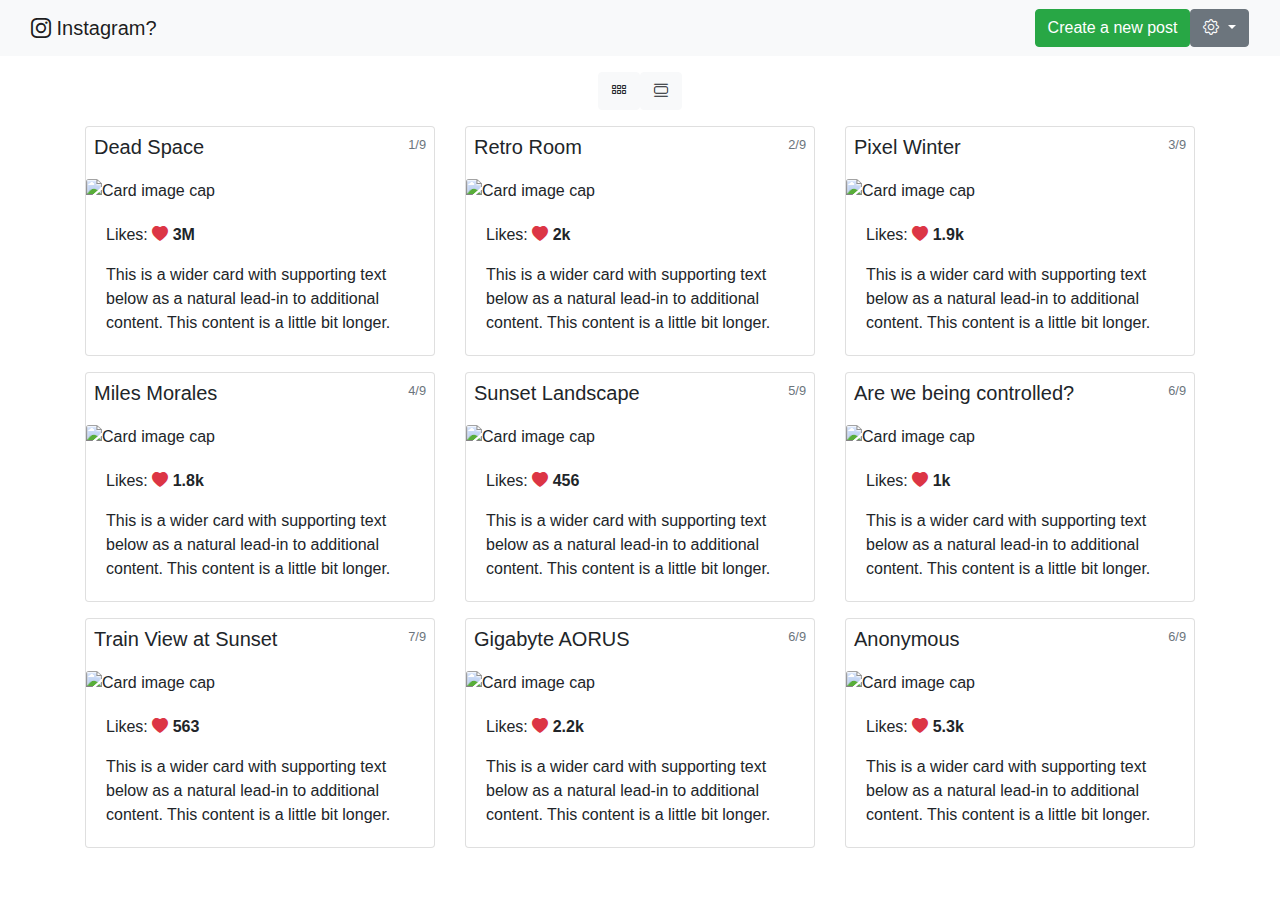
==== index.html @ 143d888a "First commit" ====
<!doctype html>
<html lang="en">

<head>
    <meta charset="utf-8">
    <meta name="viewport" content="width=device-width, initial-scale=1">
    <title>Instagram?</title>
    <link rel="stylesheet" href="style.css">
    <link href="https://cdn.jsdelivr.net/npm/bootstrap@5.3.2/dist/css/bootstrap.min.css" rel="stylesheet"
        integrity="sha384-T3c6CoIi6uLrA9TneNEoa7RxnatzjcDSCmG1MXxSR1GAsXEV/Dwwykc2MPK8M2HN" crossorigin="anonymous">
    <link rel="stylesheet" href="styles.css">
    <link rel="stylesheet" href="https://cdn.jsdelivr.net/npm/bootstrap-icons@1.11.3/font/bootstrap-icons.min.css">
    <link rel="stylesheet"
        href="https://cdnjs.cloudflare.com/ajax/libs/twitter-bootstrap/4.0.0-beta.2/css/bootstrap.css">
    <script src="index.js"></script>
    <script src="https://cdnjs.cloudflare.com/ajax/libs/jquery/3.3.1/jquery.js"></script>
    <script src="https://cdnjs.cloudflare.com/ajax/libs/twitter-bootstrap/4.0.0-beta/js/bootstrap.min.js"></script>
    <script src="https://cdnjs.cloudflare.com/ajax/libs/popper.js/1.12.9/umd/popper.min.js"></script>
</head>

<body>
    <!------------------ Navigation Bar header ----------------------->
    <nav class="navbar navbar-light bg-light">
        <div class="container-fluid">
            <a class="navbar-brand" href="#">
                <i class="bi bi-instagram"></i>
                Instagram?
            </a>
            <div class="d-flex gap-1">
                <button type="button" class="btn btn-success" data-bs-toggle="modal" data-bs-target="#exampleModal"
                    data-bs-whatever="@fat">Create a new post</button>
                <div class="btn-group">
                    <button type="button" class="btn btn-secondary dropdown-toggle" data-bs-toggle="dropdown"
                        data-bs-display="static" aria-expanded="false">
                        <i class="bi bi-gear"></i>
                    </button>
                    <ul class="dropdown-menu dropdown-menu-end dropdown-menu-lg-start">
                        <li><a class="dropdown-item" href="#">Profile</a></li>
                        <li><a class="dropdown-item" href="#">Accesibility</a></li>
                        <li><a class="dropdown-item" href="#">Privacy and Data</a></li>
                        <li>
                            <hr class="dropdown-divider">
                        </li>
                        <li><a class="dropdown-item text-danger" href="#">Logout</a></li>
                    </ul>
                </div>
            </div>
    </nav>
    <!------------------ The Modal ----------------------->
    <div class="modal fade" id="exampleModal" tabindex="-1" aria-labelledby="exampleModalLabel" aria-hidden="true">
        <div class="modal-dialog">
            <div class="modal-content">
                <div class="modal-header">
                    <h1 class="modal-title fs-5" id="exampleModalLabel">Create a new post</h1>
                    <button type="button" class="btn-close" data-bs-dismiss="modal" aria-label="Close"></button>
                </div>
                <div class="modal-body">
                    <form>
                        <div class="mb-3">
                            <label for="recipient-name" class="col-form-label"><strong>Caption:</strong></label>
                            <textarea class="form-control" id="message-text"></textarea>
                        </div>
                        <div class="mb-3">
                            <button type="button" class="btn btn-light"><i class="bi bi-camera-fill"></i></button>
                            <button type="button" class="btn btn-light"><i class="bi bi-geo-alt-fill"></i></button>
                        </div>
                    </form>
                </div>
                <div class="modal-footer">
                    <button type="button" class="btn btn-secondary" data-bs-dismiss="modal">Close</button>
                    <button type="button" class="btn btn-success">Publish</button>
                </div>
            </div>
        </div>
    </div>
    <!------------------ List/view Navbar ----------------------->
    <div class="container mb-3 mt-3 d-flex justify-content-center gap-1">
        <button class="btn btn-light btn-grid"><i class="bi bi-grid-3x2-gap"></i></button>
        <button class="btn btn-light btn-list"><i class="bi bi-view-list"></i></button>
    </div>
    <!------------------ item1 ----------------------->
    <div class="container grid-container">
        <div class="row">
            <div class="col-12 col-md-6 col-lg-4">
                <div class="card">
                    <div class="hat d-flex">
                        <h5 class="card-title p-2 w-100">Dead Space</h5>
                        <small class="text-muted p-2 flex-shrink-1">1/9</small>
                    </div>
                    <img class="card-img-top"
                        src="https://images.wallpapersden.com/image/wxl-astronaut-odyssey-hd-space-opera_92044.jpg"
                        alt="Card image cap">
                    <div class="card-body">
                        <div class="col-xs-12">
                            <p>Likes: <i class="bi bi-heart-fill text-danger"></i> <strong>3M</strong></p>
                        </div>
                        <p class="card-text">This is a wider card with supporting text below as a natural lead-in to
                            additional content. This content is a little bit longer.</p>
                    </div>
                </div>
            </div>
            <!------------------ item2 ----------------------->
            <div class="col-12 col-md-6 col-lg-4">
                <div class="card">
                    <div class="hat d-flex">
                        <h5 class="card-title p-2 w-100">Retro Room</h5>
                        <small class="text-muted p-2 flex-shrink-1">2/9</small>
                    </div>
                    <img class="card-img-top"
                        src="https://images.wallpapersden.com/image/wxl-retro-tv-house-hd-mysterious-room_92143.jpg"
                        alt="Card image cap">
                    <div class="card-body">
                        <div class="col-xs-12">
                            <p>Likes: <i class="bi bi-heart-fill text-danger"></i> <strong>2k</strong></p>
                        </div>
                        <p class="card-text">This is a wider card with supporting text below as a natural lead-in to
                            additional content. This content is a little bit longer.</p>
                    </div>
                </div>
            </div>
            <!------------------ item3 ----------------------->
            <div class="col-12 col-md-6 col-lg-4">
                <div class="card">
                    <div class="hat d-flex">
                        <h5 class="card-title p-2 w-100">Pixel Winter</h5>
                        <small class="text-muted p-2 flex-shrink-1">3/9</small>
                    </div>
                    <img class="card-img-top"
                        src="https://images.wallpapersden.com/image/wxl-winter-landscape-road-hd-pixel-art_92229.jpg"
                        alt="Card image cap">
                    <div class="card-body">
                        <div class="col-xs-12">
                            <p>Likes: <i class="bi bi-heart-fill text-danger"></i> <strong>1.9k</strong></p>
                        </div>
                        <p class="card-text">This is a wider card with supporting text below as a natural lead-in to
                            additional content. This content is a little bit longer.</p>
                    </div>
                </div>
            </div>
            <!------------------ item4 ----------------------->
            <div class="col-12 col-md-6 col-lg-4">
                <div class="card">
                    <div class="hat d-flex">
                        <h5 class="card-title p-2 w-100">Miles Morales</h5>
                        <small class="text-muted p-2 flex-shrink-1">4/9</small>
                    </div>
                    <img class="card-img-top"
                        src="https://images.wallpapersden.com/image/wxl-miles-morales-digital-hd-spider-man-art-2024_92288.jpg"
                        alt="Card image cap">
                    <div class="card-body">
                        <div class="col-xs-12">
                            <p>Likes: <i class="bi bi-heart-fill text-danger"></i> <strong>1.8k</strong></p>
                        </div>
                        <p class="card-text">This is a wider card with supporting text below as a natural lead-in to
                            additional content. This content is a little bit longer.</p>
                    </div>
                </div>
            </div>
            <!------------------ item5 ----------------------->
            <div class="col-12 col-md-6 col-lg-4">
                <div class="card">
                    <div class="hat d-flex">
                        <h5 class="card-title p-2 w-100">Sunset Landscape</h5>
                        <small class="text-muted p-2 flex-shrink-1">5/9</small>
                    </div>
                    <img class="card-img-top"
                        src="https://images.wallpapersden.com/image/wxl-climbing-mountain-alone-4k-adventure_92369.jpg"
                        alt="Card image cap">
                    <div class="card-body">
                        <div class="col-xs-12">
                            <p>Likes: <i class="bi bi-heart-fill text-danger"></i> <strong>456</strong></p>
                        </div>
                        <p class="card-text">This is a wider card with supporting text below as a natural lead-in to
                            additional content. This content is a little bit longer.</p>
                    </div>
                </div>
            </div>
            <!------------------ item6 ----------------------->
            <div class="col-12 col-md-6 col-lg-4">
                <div class="card">
                    <div class="hat d-flex">
                        <h5 class="card-title p-2 w-100">Are we being controlled?</h5>
                        <small class="text-muted p-2 flex-shrink-1">6/9</small>
                    </div>
                    <img class="card-img-top"
                        src="https://images.wallpapersden.com/image/wxl-neon-vibrant-times-square-new-york_92378.jpg"
                        alt="Card image cap">
                    <div class="card-body">
                        <div class="col-xs-12">
                            <p>Likes: <i class="bi bi-heart-fill text-danger"></i> <strong>1k</strong></p>
                        </div>
                        <p class="card-text">This is a wider card with supporting text below as a natural lead-in to
                            additional content. This content is a little bit longer.</p>
                    </div>
                </div>
            </div>
            <!------------------ item7 ----------------------->
            <div class="col-12 col-md-6 col-lg-4">
                <div class="card">
                    <div class="hat d-flex">
                        <h5 class="card-title p-2 w-100">Train View at Sunset</h5>
                        <small class="text-muted p-2 flex-shrink-1">7/9</small>
                    </div>
                    <img class="card-img-top"
                        src="https://images.wallpapersden.com/image/wxl-hd-train-view-at-sunset_91384.jpg"
                        alt="Card image cap">
                    <div class="card-body">
                        <div class="col-xs-12">
                            <p>Likes: <i class="bi bi-heart-fill text-danger"></i> <strong>563</strong></p>
                        </div>
                        <p class="card-text">This is a wider card with supporting text below as a natural lead-in to
                            additional content. This content is a little bit longer.</p>
                    </div>
                </div>
            </div>
            <!------------------ item8 ----------------------->
            <div class="col-12 col-md-6 col-lg-4">
                <div class="card">
                    <div class="hat d-flex">
                        <h5 class="card-title p-2 w-100">Gigabyte AORUS</h5>
                        <small class="text-muted p-2 flex-shrink-1">6/9</small>
                    </div>
                    <img class="card-img-top"
                        src="https://images.wallpapersden.com/image/wxl-gigabyte-aorus_91263.jpg"
                        alt="Card image cap">
                    <div class="card-body">
                        <div class="col-xs-12">
                            <p>Likes: <i class="bi bi-heart-fill text-danger"></i> <strong>2.2k</strong></p>
                        </div>
                        <p class="card-text">This is a wider card with supporting text below as a natural lead-in to
                            additional content. This content is a little bit longer.</p>
                    </div>
                </div>
            </div>
            <!------------------ item9 ----------------------->
            <div class="col-12 col-md-6 col-lg-4">
                <div class="card">
                    <div class="hat d-flex">
                        <h5 class="card-title p-2 w-100">Anonymous</h5>
                        <small class="text-muted p-2 flex-shrink-1">6/9</small>
                    </div>
                    <img class="card-img-top"
                        src="https://images.wallpapersden.com/image/wxl-anonymous-4k-rain-design_89062.jpg"
                        alt="Card image cap">
                    <div class="card-body">
                        <div class="col-xs-12">
                            <p>Likes: <i class="bi bi-heart-fill text-danger"></i> <strong>5.3k</strong></p>
                        </div>
                        <p class="card-text">This is a wider card with supporting text below as a natural lead-in to
                            additional content. This content is a little bit longer.</p>
                    </div>
                </div>
            </div>
        </div>

    </div>

    <script src="https://cdn.jsdelivr.net/npm/bootstrap@5.3.2/dist/js/bootstrap.bundle.min.js"
        integrity="sha384-C6RzsynM9kWDrMNeT87bh95OGNyZPhcTNXj1NW7RuBCsyN/o0jlpcV8Qyq46cDfL"
        crossorigin="anonymous"></script>
    <script src="main.js"></script>
    <script src="index.js"></script>

</body>

</html>
---- styles.css ----
.card {
    margin-bottom: 1rem;
 }

 .card-title{
    padding-left: 1rem;
    padding-top: 1rem;
 }
 
 .list-view {
   .row {
     > [class*='col-'] {
       max-width: 100%;
       flex: 0 0 100%;
       margin: auto;
     }
   }
   .card {
      flex-direction: column;
      width: 31rem;
      margin: auto;
      margin-bottom: 1rem;

     flex-direction: column;
     > .card-img-top {
      width: 495px;
      margin: auto;
     }
     
     .card-body {
       display: inline-block;
       margin: auto;
     }
   }
 }
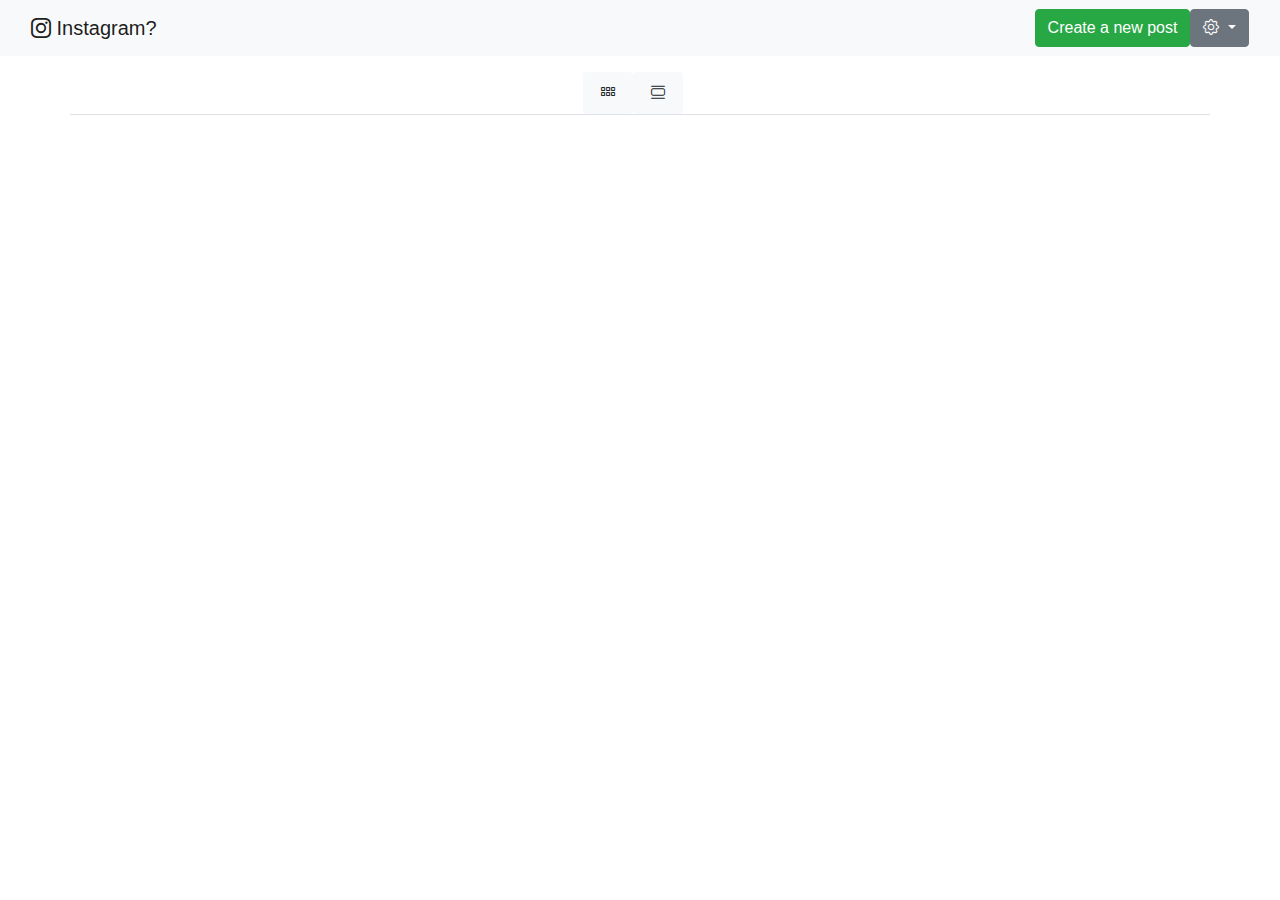
==== commit 19f86d7b: "Second Commit" ====
--- a/index.html
+++ b/index.html
@@ -5,7 +5,7 @@
     <meta charset="utf-8">
     <meta name="viewport" content="width=device-width, initial-scale=1">
     <title>Instagram?</title>
-    <link rel="stylesheet" href="style.css">
+    <link rel="stylesheet" href="styles.css">
     <link href="https://cdn.jsdelivr.net/npm/bootstrap@5.3.2/dist/css/bootstrap.min.css" rel="stylesheet"
         integrity="sha384-T3c6CoIi6uLrA9TneNEoa7RxnatzjcDSCmG1MXxSR1GAsXEV/Dwwykc2MPK8M2HN" crossorigin="anonymous">
     <link rel="stylesheet" href="styles.css">
@@ -74,186 +74,285 @@
         </div>
     </div>
     <!------------------ List/view Navbar ----------------------->
-    <div class="container mb-3 mt-3 d-flex justify-content-center gap-1">
+    <!-- <div class="container mb-3 mt-3 d-flex justify-content-center gap-1">
         <button class="btn btn-light btn-grid"><i class="bi bi-grid-3x2-gap"></i></button>
         <button class="btn btn-light btn-list"><i class="bi bi-view-list"></i></button>
+    </div>-->
+    <!------------------ List/view Navbar ----------------------->
+    <nav>
+        <div class="nav nav-tabs container mb-3 mt-3 d-flex justify-content-center gap-1" id="nav-tab" role="tablist">
+            <button class="nav-link btn btn-light btn-grid" id="nav-profile-tab" data-bs-toggle="tab"
+                data-bs-target="#nav-profile" type="button" role="tab" aria-controls="nav-profile"
+                aria-selected="false"><i class="bi bi-grid-3x2-gap"></i></button>
+            <button class="nav-link btn btn-light btn-list" id="nav-contact-tab" data-bs-toggle="tab"
+                data-bs-target="#nav-contact" type="button" role="tab" aria-controls="nav-contact"
+                aria-selected="false"><i class="bi bi-view-list"></i></button>
+
+        </div>
+    </nav>
+    <div class="tab-content container mb-3 mt-3 d-flex justify-content-center gap-1" id="nav-tabContent">
+        <div class="tab-pane fade" id="nav-profile" role="tabpanel" aria-labelledby="nav-profile-tab" tabindex="0">
+            <!------------------ Grid ----------------------->
+            <div class="container grid-container">
+                <div class="row">
+                    <div class="col-12 col-md-6 col-lg-4">
+                        <div class="card">
+                            <img class="card-img-top"
+                                src="https://images.wallpapersden.com/image/wxl-astronaut-odyssey-hd-space-opera_92044.jpg"
+                                alt="Card image cap">
+                        </div>
+                    </div>
+                    <!------------------ item2 ----------------------->
+                    <div class="col-12 col-md-6 col-lg-4">
+                        <div class="card">
+                            <img class="card-img-top"
+                                src="https://images.wallpapersden.com/image/wxl-retro-tv-house-hd-mysterious-room_92143.jpg"
+                                alt="Card image cap">
+                        </div>
+                    </div>
+                    <!------------------ item3 ----------------------->
+                    <div class="col-12 col-md-6 col-lg-4">
+                        <div class="card">
+                            <img class="card-img-top"
+                                src="https://images.wallpapersden.com/image/wxl-winter-landscape-road-hd-pixel-art_92229.jpg"
+                                alt="Card image cap">
+                        </div>
+                    </div>
+                    <!------------------ item4 ----------------------->
+                    <div class="col-12 col-md-6 col-lg-4">
+                        <div class="card">
+                            <img class="card-img-top"
+                                src="https://images.wallpapersden.com/image/wxl-miles-morales-digital-hd-spider-man-art-2024_92288.jpg"
+                                alt="Card image cap">
+                        </div>
+                    </div>
+                    <!------------------ item5 ----------------------->
+                    <div class="col-12 col-md-6 col-lg-4">
+                        <div class="card">
+                            <img class="card-img-top"
+                                src="https://images.wallpapersden.com/image/wxl-climbing-mountain-alone-4k-adventure_92369.jpg"
+                                alt="Card image cap">
+                        </div>
+                    </div>
+                    <!------------------ item6 ----------------------->
+                    <div class="col-12 col-md-6 col-lg-4">
+                        <div class="card">
+                            <img class="card-img-top"
+                                src="https://images.wallpapersden.com/image/wxl-neon-vibrant-times-square-new-york_92378.jpg"
+                                alt="Card image cap">
+                        </div>
+                    </div>
+                    <!------------------ item7 ----------------------->
+                    <div class="col-12 col-md-6 col-lg-4">
+                        <div class="card">
+                            <img class="card-img-top"
+                                src="https://images.wallpapersden.com/image/wxl-hd-train-view-at-sunset_91384.jpg"
+                                alt="Card image cap">
+                        </div>
+                    </div>
+                    <!------------------ item8 ----------------------->
+                    <div class="col-12 col-md-6 col-lg-4">
+                        <div class="card">
+                            <img class="card-img-top"
+                                src="https://images.wallpapersden.com/image/wxl-gigabyte-aorus_91263.jpg"
+                                alt="Card image cap">
+                        </div>
+                    </div>
+                    <!------------------ item9 ----------------------->
+                    <div class="col-12 col-md-6 col-lg-4">
+                        <div class="card">
+                            <img class="card-img-top"
+                                src="https://images.wallpapersden.com/image/wxl-anonymous-4k-rain-design_89062.jpg"
+                                alt="Card image cap">
+                        </div>
+                    </div>
+                </div>
+            </div>
+        </div>
+        <!------------------ List ----------------------->
+        <div class="tab-pane fade" id="nav-contact" role="tabpanel" aria-labelledby="nav-contact-tab" tabindex="0">
+
+            <div class="card-margin card-width col-12 col-md-6 col-lg-4">
+                <div class="card">
+                    <div class="hat d-flex">
+                        <h5 class="card-title card-title2 p-2 w-100">Dead Space</h5>
+                        <small class="text-muted p-2 flex-shrink-1">1/9</small>
+                    </div>
+                    <img class="card-img-top"
+                        src="https://images.wallpapersden.com/image/wxl-astronaut-odyssey-hd-space-opera_92044.jpg"
+                        alt="Card image cap">
+                    <div class="card-body">
+                        <div class="col-xs-12">
+                            <p>Likes: <i class="bi bi-heart-fill text-danger"></i> <strong>3M</strong></p>
+                        </div>
+                        <p class="card-text">This is a wider card with supporting text below as a natural
+                            lead-in to
+                            additional content. This content is a little bit longer.</p>
+                    </div>
+                </div>
+            </div>
+            <!------------------ item2 ----------------------->
+            <div class="card-margin card-width col-12 col-md-6 col-lg-4">
+                <div class="card">
+                    <div class="hat d-flex">
+                        <h5 class="card-title card-title2 p-2 w-100">Retro Room</h5>
+                        <small class="text-muted p-2 flex-shrink-1">2/9</small>
+                    </div>
+                    <img class="card-img-top"
+                        src="https://images.wallpapersden.com/image/wxl-retro-tv-house-hd-mysterious-room_92143.jpg"
+                        alt="Card image cap">
+                    <div class="card-body">
+                        <div class="col-xs-12">
+                            <p>Likes: <i class="bi bi-heart-fill text-danger"></i> <strong>2k</strong></p>
+                        </div>
+                        <p class="card-text">This is a wider card with supporting text below as a natural
+                            lead-in to
+                            additional content. This content is a little bit longer.</p>
+                    </div>
+                </div>
+            </div>
+            <!------------------ item3 ----------------------->
+            <div class="card-margin card-width col-12 col-md-6 col-lg-4">
+                <div class="card">
+                    <div class="hat d-flex">
+                        <h5 class="card-title card-title2 p-2 w-100">Pixel Winter</h5>
+                        <small class="text-muted p-2 flex-shrink-1">3/9</small>
+                    </div>
+                    <img class="card-img-top"
+                        src="https://images.wallpapersden.com/image/wxl-winter-landscape-road-hd-pixel-art_92229.jpg"
+                        alt="Card image cap">
+                    <div class="card-body">
+                        <div class="col-xs-12">
+                            <p>Likes: <i class="bi bi-heart-fill text-danger"></i> <strong>1.9k</strong></p>
+                        </div>
+                        <p class="card-text">This is a wider card with supporting text below as a natural
+                            lead-in to
+                            additional content. This content is a little bit longer.</p>
+                    </div>
+                </div>
+            </div>
+            <!------------------ item4 ----------------------->
+            <div class="card-margin card-width col-12 col-md-6 col-lg-4">
+                <div class="card">
+                    <div class="hat d-flex">
+                        <h5 class="card-title card-title2 p-2 w-100">Miles Morales</h5>
+                        <small class="text-muted p-2 flex-shrink-1">4/9</small>
+                    </div>
+                    <img class="card-img-top"
+                        src="https://images.wallpapersden.com/image/wxl-miles-morales-digital-hd-spider-man-art-2024_92288.jpg"
+                        alt="Card image cap">
+                    <div class="card-body">
+                        <div class="col-xs-12">
+                            <p>Likes: <i class="bi bi-heart-fill text-danger"></i> <strong>1.8k</strong></p>
+                        </div>
+                        <p class="card-text">This is a wider card with supporting text below as a natural
+                            lead-in to
+                            additional content. This content is a little bit longer.</p>
+                    </div>
+                </div>
+            </div>
+            <!------------------ item5 ----------------------->
+            <div class="card-margin card-width col-12 col-md-6 col-lg-4">
+                <div class="card">
+                    <div class="hat d-flex">
+                        <h5 class="card-title card-title2 p-2 w-100">Sunset Landscape</h5>
+                        <small class="text-muted p-2 flex-shrink-1">5/9</small>
+                    </div>
+                    <img class="card-img-top"
+                        src="https://images.wallpapersden.com/image/wxl-climbing-mountain-alone-4k-adventure_92369.jpg"
+                        alt="Card image cap">
+                    <div class="card-body">
+                        <div class="col-xs-12">
+                            <p>Likes: <i class="bi bi-heart-fill text-danger"></i> <strong>456</strong></p>
+                        </div>
+                        <p class="card-text">This is a wider card with supporting text below as a natural
+                            lead-in to
+                            additional content. This content is a little bit longer.</p>
+                    </div>
+                </div>
+            </div>
+            <!------------------ item6 ----------------------->
+            <div class="card-margin card-width col-12 col-md-6 col-lg-4">
+                <div class="card">
+                    <div class="hat d-flex">
+                        <h5 class="card-title card-title2 p-2 w-100">Are we being controlled?</h5>
+                        <small class="text-muted p-2 flex-shrink-1">6/9</small>
+                    </div>
+                    <img class="card-img-top"
+                        src="https://images.wallpapersden.com/image/wxl-neon-vibrant-times-square-new-york_92378.jpg"
+                        alt="Card image cap">
+                    <div class="card-body">
+                        <div class="col-xs-12">
+                            <p>Likes: <i class="bi bi-heart-fill text-danger"></i> <strong>1k</strong></p>
+                        </div>
+                        <p class="card-text">This is a wider card with supporting text below as a natural
+                            lead-in to
+                            additional content. This content is a little bit longer.</p>
+                    </div>
+                </div>
+            </div>
+            <!------------------ item7 ----------------------->
+            <div class="card-margin card-width col-12 col-md-6 col-lg-4">
+                <div class="card">
+                    <div class="hat d-flex">
+                        <h5 class="card-title card-title2 p-2 w-100">Train View at Sunset</h5>
+                        <small class="text-muted p-2 flex-shrink-1">7/9</small>
+                    </div>
+                    <img class="card-img-top"
+                        src="https://images.wallpapersden.com/image/wxl-hd-train-view-at-sunset_91384.jpg"
+                        alt="Card image cap">
+                    <div class="card-body">
+                        <div class="col-xs-12">
+                            <p>Likes: <i class="bi bi-heart-fill text-danger"></i> <strong>563</strong></p>
+                        </div>
+                        <p class="card-text">This is a wider card with supporting text below as a natural
+                            lead-in to
+                            additional content. This content is a little bit longer.</p>
+                    </div>
+                </div>
+            </div>
+            <!------------------ item8 ----------------------->
+            <div class="card-margin card-width col-12 col-md-6 col-lg-4">
+                <div class="card">
+                    <div class="hat d-flex">
+                        <h5 class="card-title card-title2 p-2 w-100">Gigabyte AORUS</h5>
+                        <small class="text-muted p-2 flex-shrink-1">6/9</small>
+                    </div>
+                    <img class="card-img-top" src="https://images.wallpapersden.com/image/wxl-gigabyte-aorus_91263.jpg"
+                        alt="Card image cap">
+                    <div class="card-body">
+                        <div class="col-xs-12">
+                            <p>Likes: <i class="bi bi-heart-fill text-danger"></i> <strong>2.2k</strong></p>
+                        </div>
+                        <p class="card-text">This is a wider card with supporting text below as a natural
+                            lead-in to
+                            additional content. This content is a little bit longer.</p>
+                    </div>
+                </div>
+            </div>
+            <!------------------ item9 ----------------------->
+            <div class="card-margin card-width col-12 col-md-6 col-lg-4">
+                <div class="card">
+                    <div class="hat d-flex">
+                        <h5 class="card-title card-title2 p-2 w-100">Anonymous</h5>
+                        <small class="text-muted p-2 flex-shrink-1">6/9</small>
+                    </div>
+                    <img class="card-img-top"
+                        src="https://images.wallpapersden.com/image/wxl-anonymous-4k-rain-design_89062.jpg"
+                        alt="Card image cap">
+                    <div class="card-body">
+                        <div class="col-xs-12">
+                            <p>Likes: <i class="bi bi-heart-fill text-danger"></i> <strong>5.3k</strong></p>
+                        </div>
+                        <p class="card-text">This is a wider card with supporting text below as a natural
+                            lead-in to
+                            additional content. This content is a little bit longer.</p>
+                    </div>
+                </div>
+            </div>
+        </div>
     </div>
-    <!------------------ item1 ----------------------->
-    <div class="container grid-container">
-        <div class="row">
-            <div class="col-12 col-md-6 col-lg-4">
-                <div class="card">
-                    <div class="hat d-flex">
-                        <h5 class="card-title p-2 w-100">Dead Space</h5>
-                        <small class="text-muted p-2 flex-shrink-1">1/9</small>
-                    </div>
-                    <img class="card-img-top"
-                        src="https://images.wallpapersden.com/image/wxl-astronaut-odyssey-hd-space-opera_92044.jpg"
-                        alt="Card image cap">
-                    <div class="card-body">
-                        <div class="col-xs-12">
-                            <p>Likes: <i class="bi bi-heart-fill text-danger"></i> <strong>3M</strong></p>
-                        </div>
-                        <p class="card-text">This is a wider card with supporting text below as a natural lead-in to
-                            additional content. This content is a little bit longer.</p>
-                    </div>
-                </div>
-            </div>
-            <!------------------ item2 ----------------------->
-            <div class="col-12 col-md-6 col-lg-4">
-                <div class="card">
-                    <div class="hat d-flex">
-                        <h5 class="card-title p-2 w-100">Retro Room</h5>
-                        <small class="text-muted p-2 flex-shrink-1">2/9</small>
-                    </div>
-                    <img class="card-img-top"
-                        src="https://images.wallpapersden.com/image/wxl-retro-tv-house-hd-mysterious-room_92143.jpg"
-                        alt="Card image cap">
-                    <div class="card-body">
-                        <div class="col-xs-12">
-                            <p>Likes: <i class="bi bi-heart-fill text-danger"></i> <strong>2k</strong></p>
-                        </div>
-                        <p class="card-text">This is a wider card with supporting text below as a natural lead-in to
-                            additional content. This content is a little bit longer.</p>
-                    </div>
-                </div>
-            </div>
-            <!------------------ item3 ----------------------->
-            <div class="col-12 col-md-6 col-lg-4">
-                <div class="card">
-                    <div class="hat d-flex">
-                        <h5 class="card-title p-2 w-100">Pixel Winter</h5>
-                        <small class="text-muted p-2 flex-shrink-1">3/9</small>
-                    </div>
-                    <img class="card-img-top"
-                        src="https://images.wallpapersden.com/image/wxl-winter-landscape-road-hd-pixel-art_92229.jpg"
-                        alt="Card image cap">
-                    <div class="card-body">
-                        <div class="col-xs-12">
-                            <p>Likes: <i class="bi bi-heart-fill text-danger"></i> <strong>1.9k</strong></p>
-                        </div>
-                        <p class="card-text">This is a wider card with supporting text below as a natural lead-in to
-                            additional content. This content is a little bit longer.</p>
-                    </div>
-                </div>
-            </div>
-            <!------------------ item4 ----------------------->
-            <div class="col-12 col-md-6 col-lg-4">
-                <div class="card">
-                    <div class="hat d-flex">
-                        <h5 class="card-title p-2 w-100">Miles Morales</h5>
-                        <small class="text-muted p-2 flex-shrink-1">4/9</small>
-                    </div>
-                    <img class="card-img-top"
-                        src="https://images.wallpapersden.com/image/wxl-miles-morales-digital-hd-spider-man-art-2024_92288.jpg"
-                        alt="Card image cap">
-                    <div class="card-body">
-                        <div class="col-xs-12">
-                            <p>Likes: <i class="bi bi-heart-fill text-danger"></i> <strong>1.8k</strong></p>
-                        </div>
-                        <p class="card-text">This is a wider card with supporting text below as a natural lead-in to
-                            additional content. This content is a little bit longer.</p>
-                    </div>
-                </div>
-            </div>
-            <!------------------ item5 ----------------------->
-            <div class="col-12 col-md-6 col-lg-4">
-                <div class="card">
-                    <div class="hat d-flex">
-                        <h5 class="card-title p-2 w-100">Sunset Landscape</h5>
-                        <small class="text-muted p-2 flex-shrink-1">5/9</small>
-                    </div>
-                    <img class="card-img-top"
-                        src="https://images.wallpapersden.com/image/wxl-climbing-mountain-alone-4k-adventure_92369.jpg"
-                        alt="Card image cap">
-                    <div class="card-body">
-                        <div class="col-xs-12">
-                            <p>Likes: <i class="bi bi-heart-fill text-danger"></i> <strong>456</strong></p>
-                        </div>
-                        <p class="card-text">This is a wider card with supporting text below as a natural lead-in to
-                            additional content. This content is a little bit longer.</p>
-                    </div>
-                </div>
-            </div>
-            <!------------------ item6 ----------------------->
-            <div class="col-12 col-md-6 col-lg-4">
-                <div class="card">
-                    <div class="hat d-flex">
-                        <h5 class="card-title p-2 w-100">Are we being controlled?</h5>
-                        <small class="text-muted p-2 flex-shrink-1">6/9</small>
-                    </div>
-                    <img class="card-img-top"
-                        src="https://images.wallpapersden.com/image/wxl-neon-vibrant-times-square-new-york_92378.jpg"
-                        alt="Card image cap">
-                    <div class="card-body">
-                        <div class="col-xs-12">
-                            <p>Likes: <i class="bi bi-heart-fill text-danger"></i> <strong>1k</strong></p>
-                        </div>
-                        <p class="card-text">This is a wider card with supporting text below as a natural lead-in to
-                            additional content. This content is a little bit longer.</p>
-                    </div>
-                </div>
-            </div>
-            <!------------------ item7 ----------------------->
-            <div class="col-12 col-md-6 col-lg-4">
-                <div class="card">
-                    <div class="hat d-flex">
-                        <h5 class="card-title p-2 w-100">Train View at Sunset</h5>
-                        <small class="text-muted p-2 flex-shrink-1">7/9</small>
-                    </div>
-                    <img class="card-img-top"
-                        src="https://images.wallpapersden.com/image/wxl-hd-train-view-at-sunset_91384.jpg"
-                        alt="Card image cap">
-                    <div class="card-body">
-                        <div class="col-xs-12">
-                            <p>Likes: <i class="bi bi-heart-fill text-danger"></i> <strong>563</strong></p>
-                        </div>
-                        <p class="card-text">This is a wider card with supporting text below as a natural lead-in to
-                            additional content. This content is a little bit longer.</p>
-                    </div>
-                </div>
-            </div>
-            <!------------------ item8 ----------------------->
-            <div class="col-12 col-md-6 col-lg-4">
-                <div class="card">
-                    <div class="hat d-flex">
-                        <h5 class="card-title p-2 w-100">Gigabyte AORUS</h5>
-                        <small class="text-muted p-2 flex-shrink-1">6/9</small>
-                    </div>
-                    <img class="card-img-top"
-                        src="https://images.wallpapersden.com/image/wxl-gigabyte-aorus_91263.jpg"
-                        alt="Card image cap">
-                    <div class="card-body">
-                        <div class="col-xs-12">
-                            <p>Likes: <i class="bi bi-heart-fill text-danger"></i> <strong>2.2k</strong></p>
-                        </div>
-                        <p class="card-text">This is a wider card with supporting text below as a natural lead-in to
-                            additional content. This content is a little bit longer.</p>
-                    </div>
-                </div>
-            </div>
-            <!------------------ item9 ----------------------->
-            <div class="col-12 col-md-6 col-lg-4">
-                <div class="card">
-                    <div class="hat d-flex">
-                        <h5 class="card-title p-2 w-100">Anonymous</h5>
-                        <small class="text-muted p-2 flex-shrink-1">6/9</small>
-                    </div>
-                    <img class="card-img-top"
-                        src="https://images.wallpapersden.com/image/wxl-anonymous-4k-rain-design_89062.jpg"
-                        alt="Card image cap">
-                    <div class="card-body">
-                        <div class="col-xs-12">
-                            <p>Likes: <i class="bi bi-heart-fill text-danger"></i> <strong>5.3k</strong></p>
-                        </div>
-                        <p class="card-text">This is a wider card with supporting text below as a natural lead-in to
-                            additional content. This content is a little bit longer.</p>
-                    </div>
-                </div>
-            </div>
-        </div>
-
-    </div>
+
 
     <script src="https://cdn.jsdelivr.net/npm/bootstrap@5.3.2/dist/js/bootstrap.bundle.min.js"
         integrity="sha384-C6RzsynM9kWDrMNeT87bh95OGNyZPhcTNXj1NW7RuBCsyN/o0jlpcV8Qyq46cDfL"
--- a/styles.css
+++ b/styles.css
@@ -1,35 +1,51 @@
 .card {
+  margin-bottom: 1rem;
+}
+
+.card-margin {
+  margin-left: 22rem;
+}
+
+.card-width{
+  width: 22rem;
+}
+
+.card-title {
+  padding-left: 1rem;
+}
+
+.card-title2 {
+  padding-top: 1rem;
+}
+
+
+.list-view {
+  .row {
+    >[class*='col-'] {
+      max-width: 100%;
+      flex: 0 0 100%;
+      margin: auto;
+    }
+  }
+
+  .card {
+    flex-direction: column;
+    width: 31rem;
+    margin: auto;
     margin-bottom: 1rem;
- }
 
- .card-title{
-    padding-left: 1rem;
-    padding-top: 1rem;
- }
- 
- .list-view {
-   .row {
-     > [class*='col-'] {
-       max-width: 100%;
-       flex: 0 0 100%;
-       margin: auto;
-     }
-   }
-   .card {
-      flex-direction: column;
-      width: 31rem;
-      margin: auto;
-      margin-bottom: 1rem;
+    flex-direction: column;
 
-     flex-direction: column;
-     > .card-img-top {
+    >.card-img-top {
       width: 495px;
       margin: auto;
-     }
-     
-     .card-body {
-       display: inline-block;
-       margin: auto;
-     }
-   }
- }+    }
+
+    .card-body {
+      display: inline-block;
+      margin: auto;
+    }
+
+
+  }
+}--- a/styles.css
+++ b/styles.css
@@ -1,35 +1,51 @@
 .card {
+  margin-bottom: 1rem;
+}
+
+.card-margin {
+  margin-left: 22rem;
+}
+
+.card-width{
+  width: 22rem;
+}
+
+.card-title {
+  padding-left: 1rem;
+}
+
+.card-title2 {
+  padding-top: 1rem;
+}
+
+
+.list-view {
+  .row {
+    >[class*='col-'] {
+      max-width: 100%;
+      flex: 0 0 100%;
+      margin: auto;
+    }
+  }
+
+  .card {
+    flex-direction: column;
+    width: 31rem;
+    margin: auto;
     margin-bottom: 1rem;
- }
 
- .card-title{
-    padding-left: 1rem;
-    padding-top: 1rem;
- }
- 
- .list-view {
-   .row {
-     > [class*='col-'] {
-       max-width: 100%;
-       flex: 0 0 100%;
-       margin: auto;
-     }
-   }
-   .card {
-      flex-direction: column;
-      width: 31rem;
-      margin: auto;
-      margin-bottom: 1rem;
+    flex-direction: column;
 
-     flex-direction: column;
-     > .card-img-top {
+    >.card-img-top {
       width: 495px;
       margin: auto;
-     }
-     
-     .card-body {
-       display: inline-block;
-       margin: auto;
-     }
-   }
- }+    }
+
+    .card-body {
+      display: inline-block;
+      margin: auto;
+    }
+
+
+  }
+}